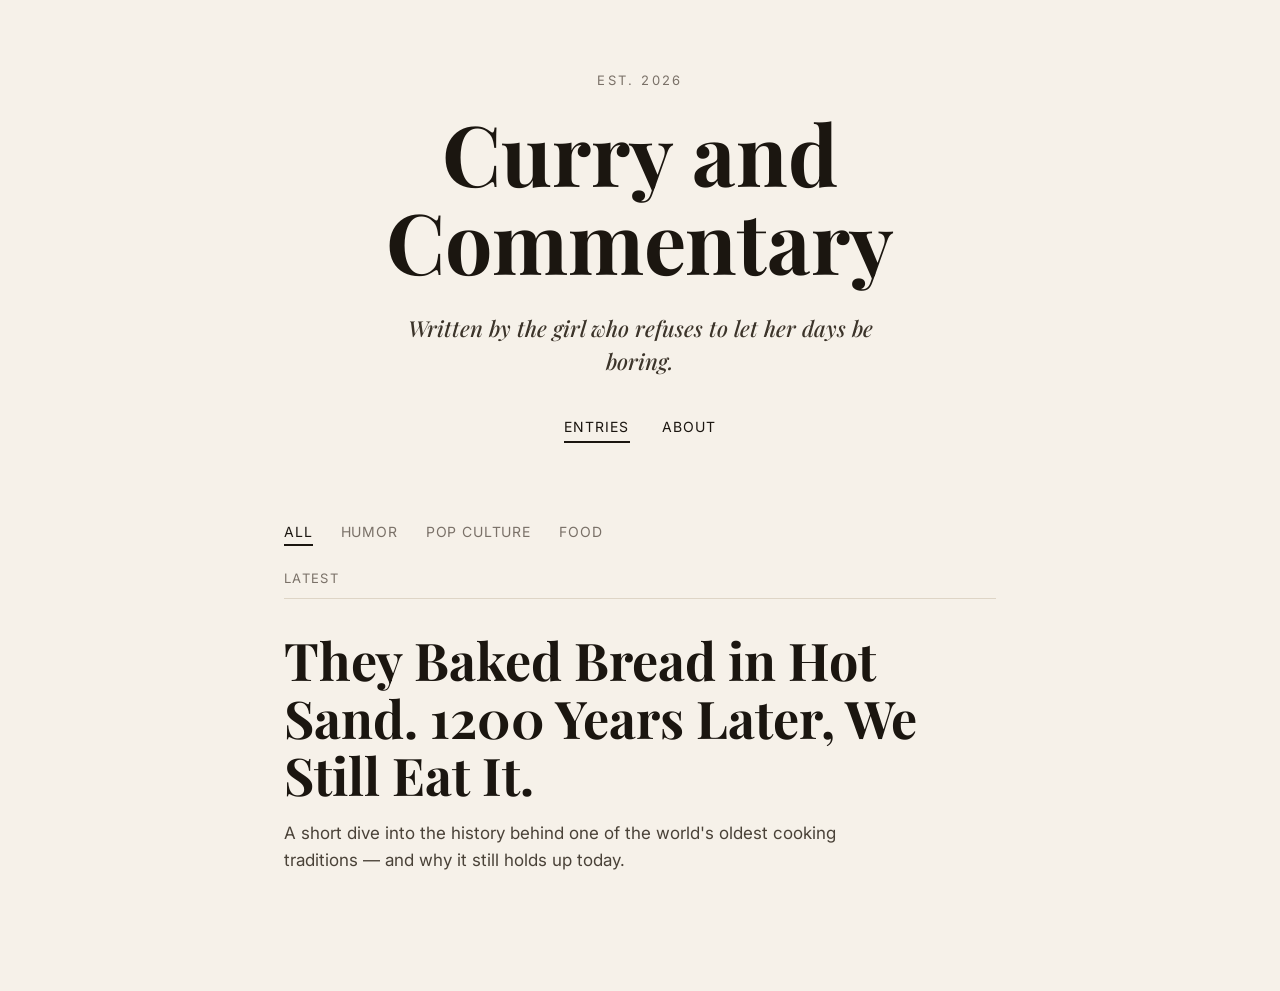
==== about.html @ 19a10968 "Update about.html Change it" ====
<!DOCTYPE html>
<html lang="en">
<head>
<meta charset="UTF-8">
<meta name="viewport" content="width=device-width, initial-scale=1.0">
<title>Curry and Commentary</title>
<style>
  @import url('https://fonts.googleapis.com/css2?family=Playfair+Display:ital,wght@0,500;0,700;1,500&family=Inter:wght@400;500;600&display=swap');
 
  :root {
    --bg: #f6f1e9;
    --ink: #1b1610;
    --muted: #7a7168;
    --rule: #ded5c6;
  }
 
  * { box-sizing: border-box; }
 
  body {
    margin: 0;
    background: var(--bg);
    color: var(--ink);
    font-family: 'Inter', sans-serif;
  }
 
  header {
    max-width: 760px;
    margin: 0 auto;
    padding: 72px 24px 40px;
    text-align: center;
  }
 
  .est {
    font-size: 13px;
    letter-spacing: 0.18em;
    color: var(--muted);
    margin-bottom: 20px;
  }
 
  h1 {
    font-family: 'Playfair Display', serif;
    font-weight: 700;
    font-size: clamp(48px, 9vw, 84px);
    margin: 0 0 28px;
    line-height: 1.05;
  }
 
  .tagline {
    font-family: 'Playfair Display', serif;
    font-style: italic;
    font-weight: 500;
    font-size: 22px;
    line-height: 1.5;
    color: #3c342a;
    max-width: 520px;
    margin: 0 auto 40px;
  }
 
  nav.top {
    display: flex;
    justify-content: center;
    gap: 32px;
    font-size: 14px;
    letter-spacing: 0.08em;
  }
 
  nav.top a {
    color: var(--ink);
    text-decoration: none;
    padding-bottom: 6px;
  }
 
  nav.top a.active {
    border-bottom: 2px solid var(--ink);
  }
 
  main {
    max-width: 760px;
    margin: 0 auto;
    padding: 0 24px 100px;
  }
 
  nav.categories {
    display: flex;
    gap: 28px;
    font-size: 14px;
    letter-spacing: 0.06em;
    color: var(--muted);
    padding: 40px 0 24px;
  }
 
  nav.categories a {
    color: inherit;
    text-decoration: none;
  }
 
  nav.categories a.active {
    color: var(--ink);
    border-bottom: 2px solid var(--ink);
    padding-bottom: 4px;
  }
 
  .latest-label {
    font-size: 13px;
    letter-spacing: 0.1em;
    color: var(--muted);
    margin-bottom: 12px;
  }
 
  hr {
    border: none;
    border-top: 1px solid var(--rule);
    margin: 0 0 32px;
  }
 
  article h2 {
    font-family: 'Playfair Display', serif;
    font-weight: 700;
    font-size: clamp(34px, 6vw, 52px);
    line-height: 1.1;
    margin: 0 0 16px;
  }
 
  article p {
    color: #4a4238;
    font-size: 17px;
    line-height: 1.6;
    max-width: 600px;
  }
</style>
</head>
<body>
 
<header>
  <div class="est">EST. 2026</div>
  <h1>Curry and Commentary</h1>
  <p class="tagline">Written by the girl who refuses to let her days be boring.</p>
  <nav class="top">
    <a href="index.html" class="active">ENTRIES</a>
    <a href="about.html">ABOUT</a>
  </nav>
</header>
 
<main>
  <nav class="categories">
    <a href="#" class="active">ALL</a>
    <a href="#">HUMOR</a>
    <a href="#">POP CULTURE</a>
    <a href="#">FOOD</a>
  </nav>
 
  <div class="latest-label">LATEST</div>
  <hr>
 
  <article>
    <h2>They Baked Bread in Hot Sand. 1200 Years Later, We Still Eat It.</h2>
    <p>A short dive into the history behind one of the world's oldest cooking traditions — and why it still holds up today.</p>
  </article>
</main>
 
</body>
</html>
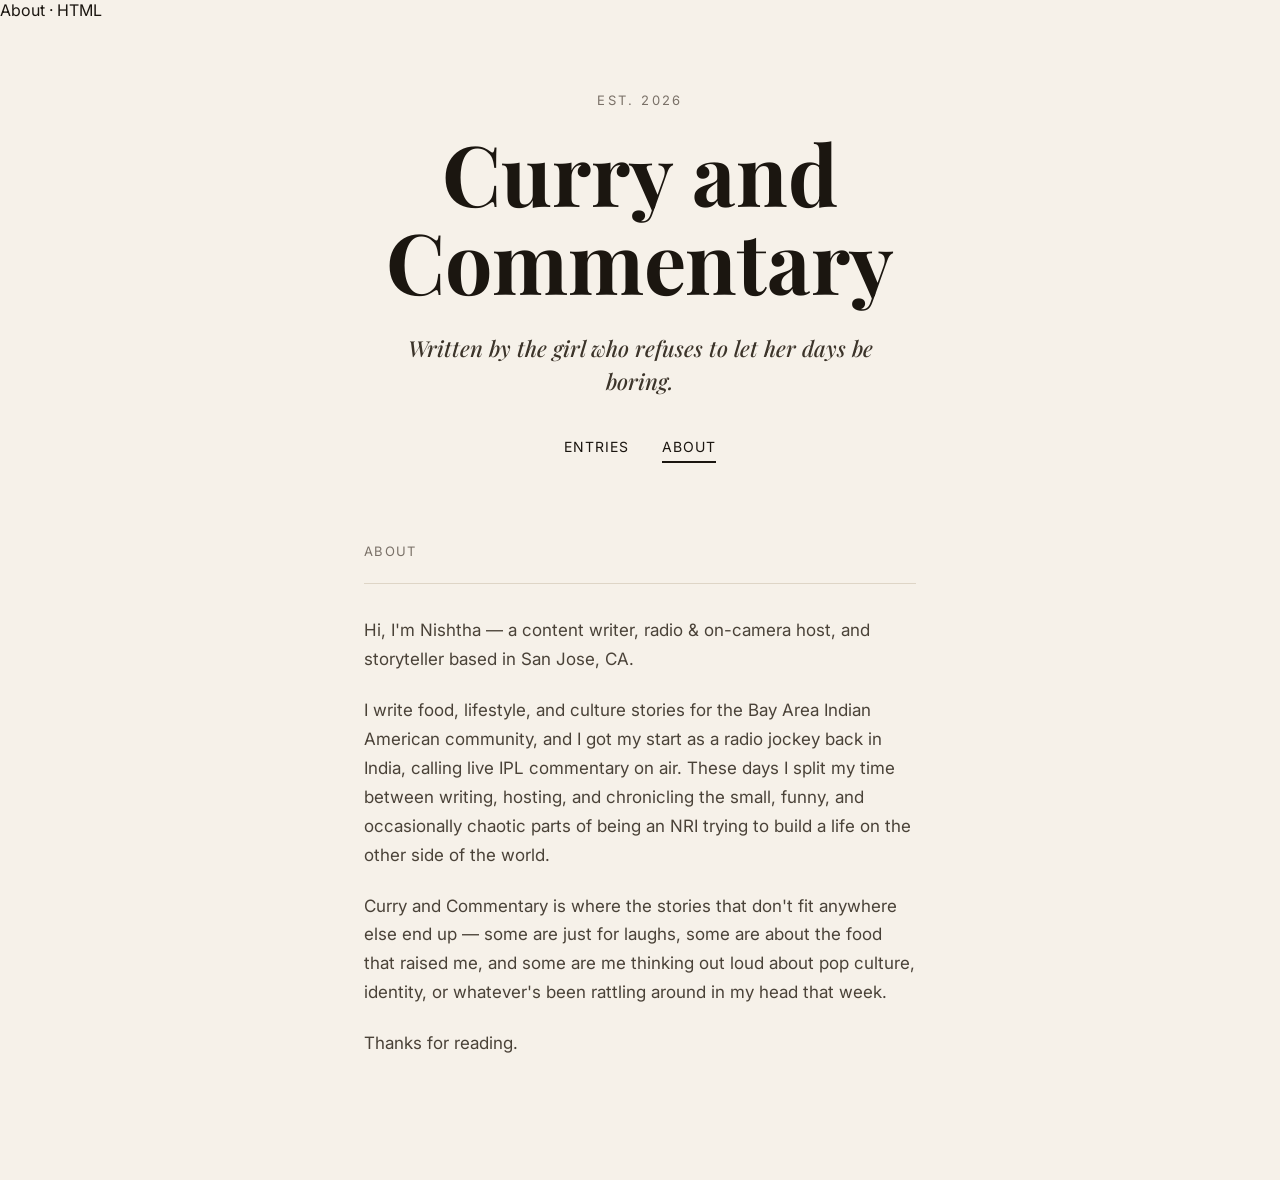
==== commit ce3211b8: "Update about.html Update the about section" ====
--- a/about.html
+++ b/about.html
@@ -1,132 +1,96 @@
+
+
+About · HTML
 <!DOCTYPE html>
 <html lang="en">
 <head>
 <meta charset="UTF-8">
 <meta name="viewport" content="width=device-width, initial-scale=1.0">
-<title>Curry and Commentary</title>
+<title>About · Curry and Commentary</title>
 <style>
-  @import url('https://fonts.googleapis.com/css2?family=Playfair+Display:ital,wght@0,500;0,700;1,500&family=Inter:wght@400;500;600&display=swap');
- 
-  :root {
-    --bg: #f6f1e9;
-    --ink: #1b1610;
-    --muted: #7a7168;
-    --rule: #ded5c6;
-  }
- 
-  * { box-sizing: border-box; }
- 
-  body {
-    margin: 0;
-    background: var(--bg);
-    color: var(--ink);
-    font-family: 'Inter', sans-serif;
-  }
- 
-  header {
-    max-width: 760px;
-    margin: 0 auto;
-    padding: 72px 24px 40px;
-    text-align: center;
-  }
- 
-  .est {
-    font-size: 13px;
-    letter-spacing: 0.18em;
-    color: var(--muted);
-    margin-bottom: 20px;
-  }
- 
-  h1 {
-    font-family: 'Playfair Display', serif;
-    font-weight: 700;
-    font-size: clamp(48px, 9vw, 84px);
-    margin: 0 0 28px;
-    line-height: 1.05;
-  }
- 
-  .tagline {
-    font-family: 'Playfair Display', serif;
-    font-style: italic;
-    font-weight: 500;
-    font-size: 22px;
-    line-height: 1.5;
-    color: #3c342a;
-    max-width: 520px;
-    margin: 0 auto 40px;
-  }
- 
-  nav.top {
-    display: flex;
-    justify-content: center;
-    gap: 32px;
-    font-size: 14px;
-    letter-spacing: 0.08em;
-  }
- 
-  nav.top a {
-    color: var(--ink);
-    text-decoration: none;
-    padding-bottom: 6px;
-  }
- 
-  nav.top a.active {
-    border-bottom: 2px solid var(--ink);
-  }
- 
-  main {
-    max-width: 760px;
-    margin: 0 auto;
-    padding: 0 24px 100px;
-  }
- 
-  nav.categories {
-    display: flex;
-    gap: 28px;
-    font-size: 14px;
-    letter-spacing: 0.06em;
-    color: var(--muted);
-    padding: 40px 0 24px;
-  }
- 
-  nav.categories a {
-    color: inherit;
-    text-decoration: none;
-  }
- 
-  nav.categories a.active {
-    color: var(--ink);
-    border-bottom: 2px solid var(--ink);
-    padding-bottom: 4px;
-  }
- 
-  .latest-label {
-    font-size: 13px;
-    letter-spacing: 0.1em;
-    color: var(--muted);
-    margin-bottom: 12px;
-  }
- 
-  hr {
-    border: none;
-    border-top: 1px solid var(--rule);
-    margin: 0 0 32px;
-  }
- 
-  article h2 {
-    font-family: 'Playfair Display', serif;
-    font-weight: 700;
-    font-size: clamp(34px, 6vw, 52px);
-    line-height: 1.1;
-    margin: 0 0 16px;
-  }
- 
-  article p {
-    color: #4a4238;
-    font-size: 17px;
-    line-height: 1.6;
-    max-width: 600px;
-  }
+@import url('https://fonts.googleapis.com/css2?family=Playfair+Display:ital,wght@0,500;0,700;1,500&family=Inter:wght@400;500;600&display=swap');
+:root {
+  --bg: #f6f1e9;
+  --ink: #1b1610;
+  --muted: #7a7168;
+  --rule: #ded5c6;
+}
+* { box-sizing: border-box; }
+body {
+  margin: 0;
+  background: var(--bg);
+  color: var(--ink);
+  font-family: 'Inter', sans-serif;
+}
+header {
+  max-width: 760px;
+  margin: 0 auto;
+  padding: 72px 24px 40px;
+  text-align: center;
+}
+.est {
+  font-size: 13px;
+  letter-spacing: 0.18em;
+  color: var(--muted);
+  margin-bottom: 20px;
+}
+h1 {
+  font-family: 'Playfair Display', serif;
+  font-weight: 700;
+  font-size: clamp(48px, 9vw, 84px);
+  margin: 0 0 28px;
+  line-height: 1.05;
+}
+.tagline {
+  font-family: 'Playfair Display', serif;
+  font-style: italic;
+  font-weight: 500;
+  font-size: 22px;
+  line-height: 1.5;
+  color: #3c342a;
+  max-width: 520px;
+  margin: 0 auto 40px;
+}
+nav.top {
+  display: flex;
+  justify-content: center;
+  gap: 32px;
+  font-size: 14px;
+  letter-spacing: 0.08em;
+}
+nav.top a {
+  color: var(--ink);
+  text-decoration: none;
+  padding-bottom: 6px;
+}
+nav.top a.active {
+  border-bottom: 2px solid var(--ink);
+}
+main {
+  max-width: 600px;
+  margin: 0 auto;
+  padding: 40px 24px 100px;
+}
+.about-label {
+  font-size: 13px;
+  letter-spacing: 0.1em;
+  color: var(--muted);
+  margin-bottom: 24px;
+}
+hr {
+  border: none;
+  border-top: 1px solid var(--rule);
+  margin: 0 0 32px;
+}
+main p {
+  color: #4a4238;
+  font-size: 17px;
+  line-height: 1.7;
+  margin: 0 0 22px;
+}
+main a {
+  color: var(--ink);
+}
 </style>
 </head>
 <body>
@@ -136,26 +100,22 @@
   <h1>Curry and Commentary</h1>
   <p class="tagline">Written by the girl who refuses to let her days be boring.</p>
   <nav class="top">
-    <a href="index.html" class="active">ENTRIES</a>
-    <a href="about.html">ABOUT</a>
+    <a href="index.html">ENTRIES</a>
+    <a href="about.html" class="active">ABOUT</a>
   </nav>
 </header>
  
 <main>
-  <nav class="categories">
-    <a href="#" class="active">ALL</a>
-    <a href="#">HUMOR</a>
-    <a href="#">POP CULTURE</a>
-    <a href="#">FOOD</a>
-  </nav>
- 
-  <div class="latest-label">LATEST</div>
+  <div class="about-label">ABOUT</div>
   <hr>
  
-  <article>
-    <h2>They Baked Bread in Hot Sand. 1200 Years Later, We Still Eat It.</h2>
-    <p>A short dive into the history behind one of the world's oldest cooking traditions — and why it still holds up today.</p>
-  </article>
+  <p>Hi, I'm Nishtha — a content writer, radio & on-camera host, and storyteller based in San Jose, CA.</p>
+ 
+  <p>I write food, lifestyle, and culture stories for the Bay Area Indian American community, and I got my start as a radio jockey back in India, calling live IPL commentary on air. These days I split my time between writing, hosting, and chronicling the small, funny, and occasionally chaotic parts of being an NRI trying to build a life on the other side of the world.</p>
+ 
+  <p>Curry and Commentary is where the stories that don't fit anywhere else end up — some are just for laughs, some are about the food that raised me, and some are me thinking out loud about pop culture, identity, or whatever's been rattling around in my head that week.</p>
+ 
+  <p>Thanks for reading.</p>
 </main>
  
 </body>
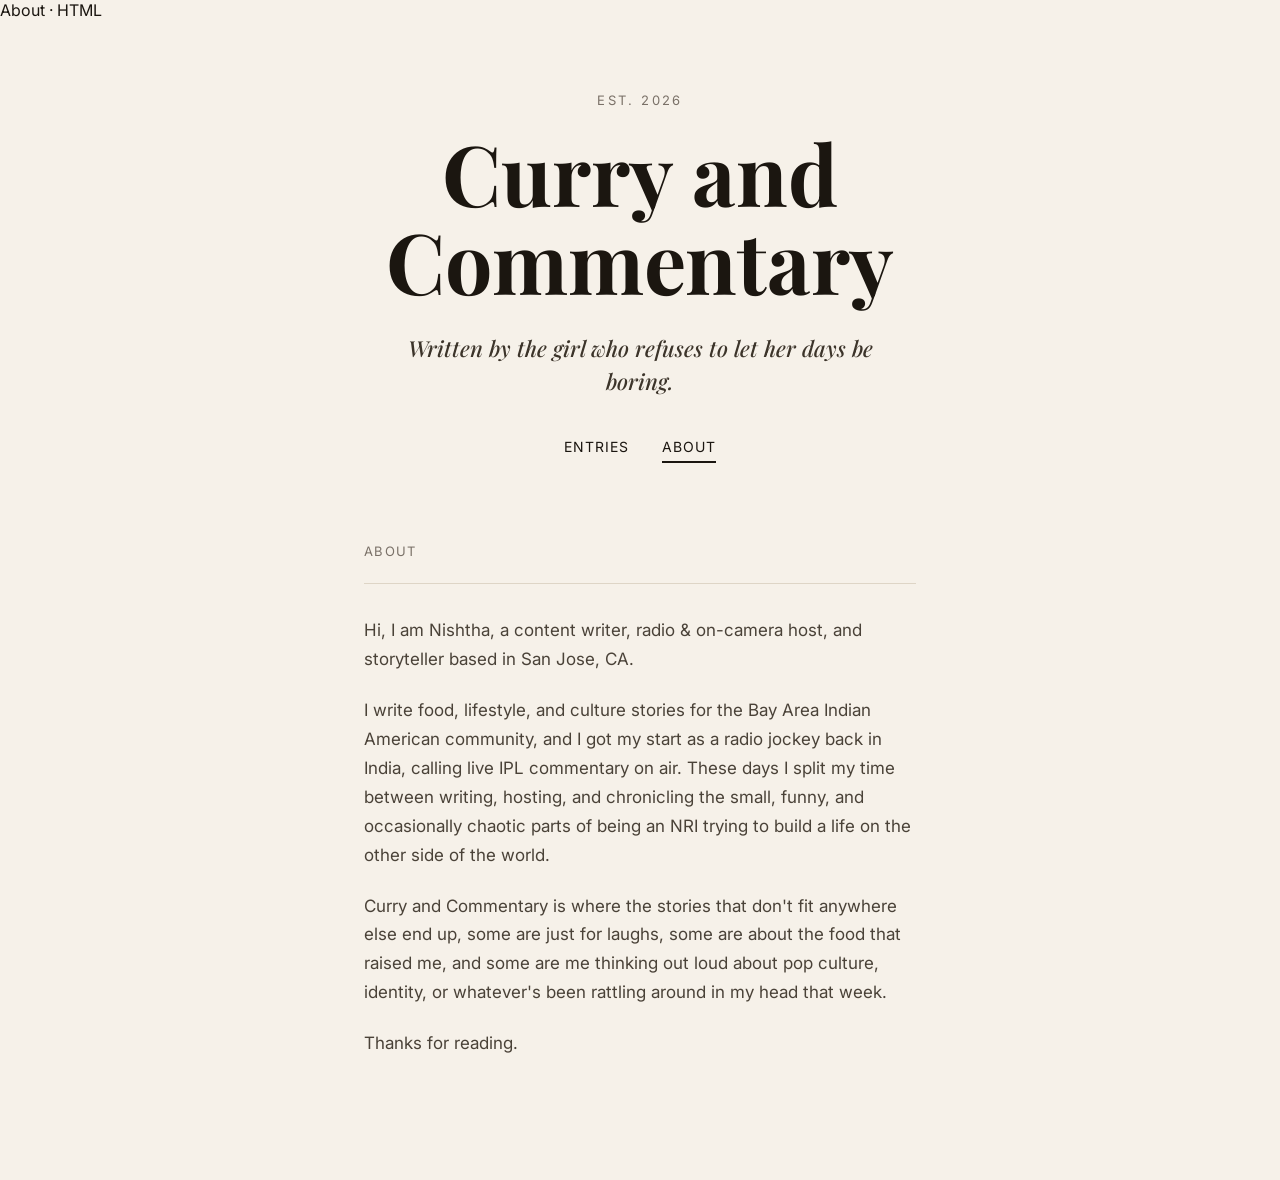
==== commit 6ac757fd: "Update about.html Update it" ====
--- a/about.html
+++ b/about.html
@@ -109,11 +109,11 @@
   <div class="about-label">ABOUT</div>
   <hr>
  
-  <p>Hi, I'm Nishtha — a content writer, radio & on-camera host, and storyteller based in San Jose, CA.</p>
+  <p>Hi, I am Nishtha, a content writer, radio & on-camera host, and storyteller based in San Jose, CA.</p>
  
   <p>I write food, lifestyle, and culture stories for the Bay Area Indian American community, and I got my start as a radio jockey back in India, calling live IPL commentary on air. These days I split my time between writing, hosting, and chronicling the small, funny, and occasionally chaotic parts of being an NRI trying to build a life on the other side of the world.</p>
  
-  <p>Curry and Commentary is where the stories that don't fit anywhere else end up — some are just for laughs, some are about the food that raised me, and some are me thinking out loud about pop culture, identity, or whatever's been rattling around in my head that week.</p>
+  <p>Curry and Commentary is where the stories that don't fit anywhere else end up, some are just for laughs, some are about the food that raised me, and some are me thinking out loud about pop culture, identity, or whatever's been rattling around in my head that week.</p>
  
   <p>Thanks for reading.</p>
 </main>
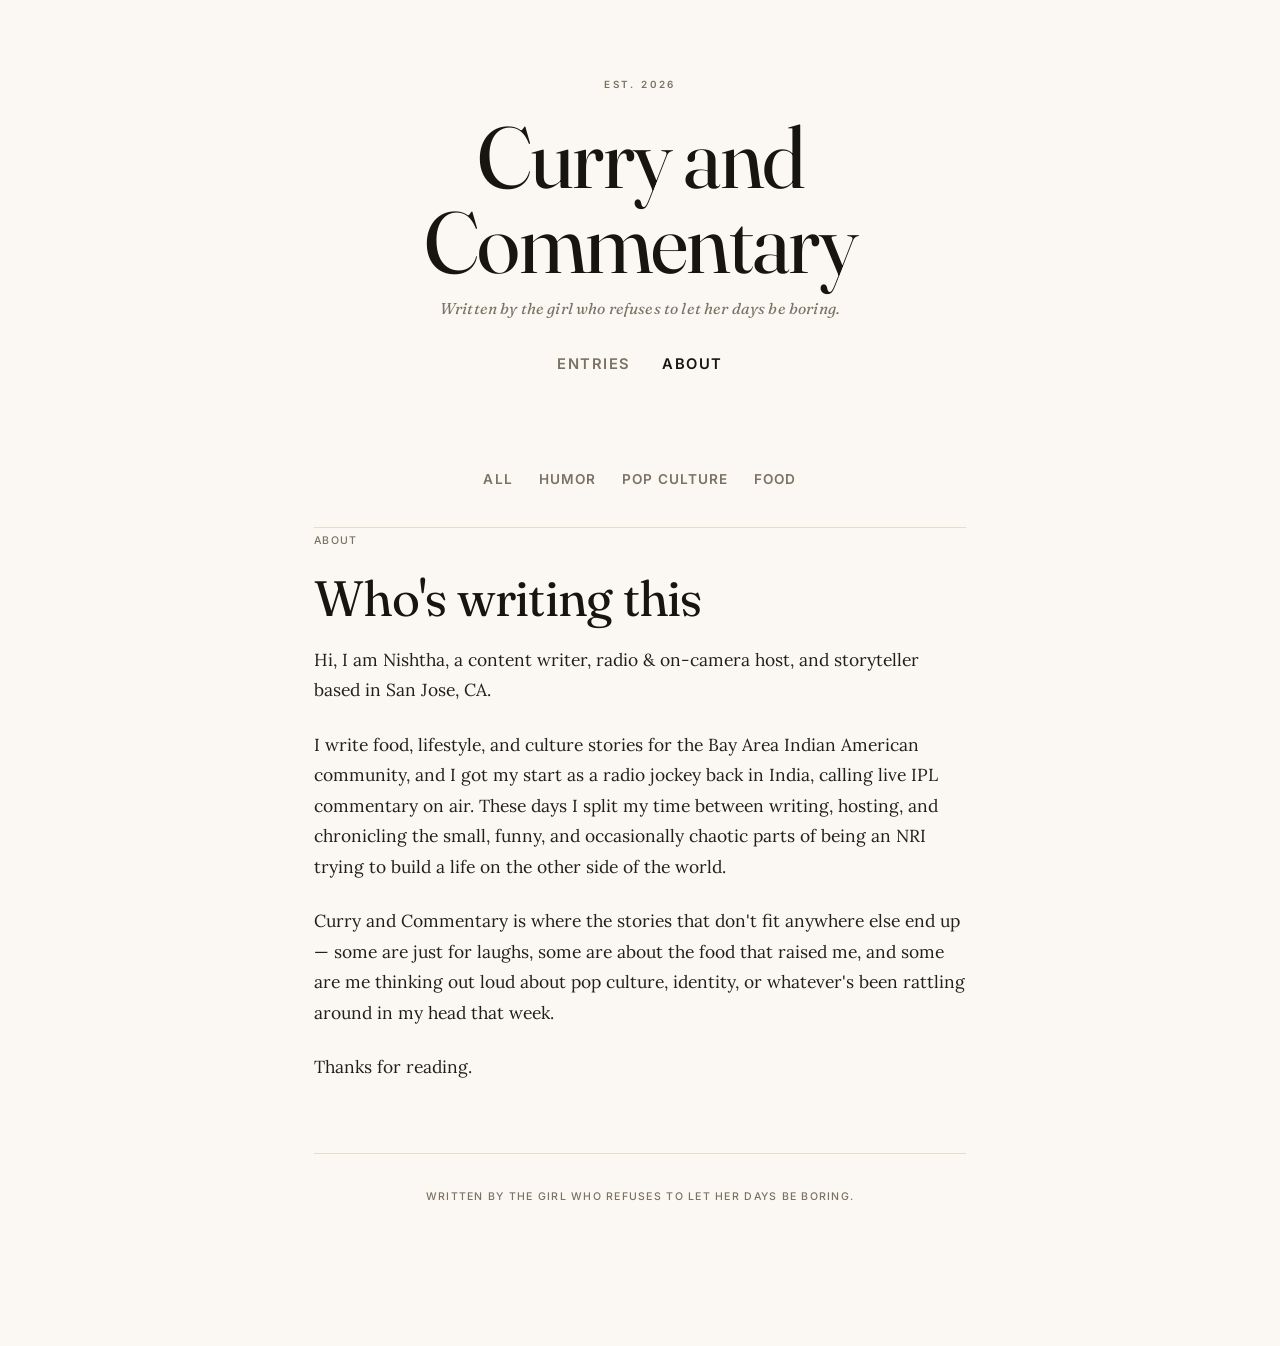
==== commit 31e17360: "Update about.html" ====
--- a/about.html
+++ b/about.html
@@ -1,124 +1,43 @@
-
-
-About · HTML
 <!DOCTYPE html>
 <html lang="en">
 <head>
 <meta charset="UTF-8">
 <meta name="viewport" content="width=device-width, initial-scale=1.0">
-<title>About · Curry and Commentary</title>
-<style>
-@import url('https://fonts.googleapis.com/css2?family=Playfair+Display:ital,wght@0,500;0,700;1,500&family=Inter:wght@400;500;600&display=swap');
-:root {
-  --bg: #f6f1e9;
-  --ink: #1b1610;
-  --muted: #7a7168;
-  --rule: #ded5c6;
-}
-* { box-sizing: border-box; }
-body {
-  margin: 0;
-  background: var(--bg);
-  color: var(--ink);
-  font-family: 'Inter', sans-serif;
-}
-header {
-  max-width: 760px;
-  margin: 0 auto;
-  padding: 72px 24px 40px;
-  text-align: center;
-}
-.est {
-  font-size: 13px;
-  letter-spacing: 0.18em;
-  color: var(--muted);
-  margin-bottom: 20px;
-}
-h1 {
-  font-family: 'Playfair Display', serif;
-  font-weight: 700;
-  font-size: clamp(48px, 9vw, 84px);
-  margin: 0 0 28px;
-  line-height: 1.05;
-}
-.tagline {
-  font-family: 'Playfair Display', serif;
-  font-style: italic;
-  font-weight: 500;
-  font-size: 22px;
-  line-height: 1.5;
-  color: #3c342a;
-  max-width: 520px;
-  margin: 0 auto 40px;
-}
-nav.top {
-  display: flex;
-  justify-content: center;
-  gap: 32px;
-  font-size: 14px;
-  letter-spacing: 0.08em;
-}
-nav.top a {
-  color: var(--ink);
-  text-decoration: none;
-  padding-bottom: 6px;
-}
-nav.top a.active {
-  border-bottom: 2px solid var(--ink);
-}
-main {
-  max-width: 600px;
-  margin: 0 auto;
-  padding: 40px 24px 100px;
-}
-.about-label {
-  font-size: 13px;
-  letter-spacing: 0.1em;
-  color: var(--muted);
-  margin-bottom: 24px;
-}
-hr {
-  border: none;
-  border-top: 1px solid var(--rule);
-  margin: 0 0 32px;
-}
-main p {
-  color: #4a4238;
-  font-size: 17px;
-  line-height: 1.7;
-  margin: 0 0 22px;
-}
-main a {
-  color: var(--ink);
-}
-</style>
+<title>About — Curry and Commentary</title>
+<link rel="stylesheet" href="style.css">
 </head>
 <body>
- 
-<header>
-  <div class="est">EST. 2026</div>
-  <h1>Curry and Commentary</h1>
-  <p class="tagline">Written by the girl who refuses to let her days be boring.</p>
-  <nav class="top">
-    <a href="index.html">ENTRIES</a>
-    <a href="about.html" class="active">ABOUT</a>
+<div class="sky">
+
+  <header class="site-head">
+    <span class="mark">est. 2026</span>
+    <h1>Curry and Commentary</h1>
+    <p>Written by the girl who refuses to let her days be boring.</p>
+    <nav class="site-nav">
+      <a href="index.html">Entries</a>
+      <a href="about.html" class="current">About</a>
+    </nav>
+  </header>
+
+  <nav class="genre-nav">
+      <a class="genre-pill" href="index.html">All</a>
+      <a class="genre-pill" href="index.html#sec-humor">Humor</a>
+      <a class="genre-pill" href="index.html#sec-pop-culture">Pop Culture</a>
+      <a class="genre-pill" href="index.html#sec-food">Food</a>
   </nav>
-</header>
- 
-<main>
-  <div class="about-label">ABOUT</div>
-  <hr>
- 
-  <p>Hi, I am Nishtha, a content writer, radio & on-camera host, and storyteller based in San Jose, CA.</p>
- 
-  <p>I write food, lifestyle, and culture stories for the Bay Area Indian American community, and I got my start as a radio jockey back in India, calling live IPL commentary on air. These days I split my time between writing, hosting, and chronicling the small, funny, and occasionally chaotic parts of being an NRI trying to build a life on the other side of the world.</p>
- 
-  <p>Curry and Commentary is where the stories that don't fit anywhere else end up, some are just for laughs, some are about the food that raised me, and some are me thinking out loud about pop culture, identity, or whatever's been rattling around in my head that week.</p>
- 
-  <p>Thanks for reading.</p>
-</main>
- 
+
+  <main class="page">
+    <div class="entry-meta">About</div>
+    <div class="entry">
+      <h1 class="post-title">Who's writing this</h1>
+      <p>Hi, I am Nishtha, a content writer, radio &amp; on-camera host, and storyteller based in San Jose, CA.</p>
+      <p>I write food, lifestyle, and culture stories for the Bay Area Indian American community, and I got my start as a radio jockey back in India, calling live IPL commentary on air. These days I split my time between writing, hosting, and chronicling the small, funny, and occasionally chaotic parts of being an NRI trying to build a life on the other side of the world.</p>
+      <p>Curry and Commentary is where the stories that don't fit anywhere else end up — some are just for laughs, some are about the food that raised me, and some are me thinking out loud about pop culture, identity, or whatever's been rattling around in my head that week.</p>
+      <p>Thanks for reading.</p>
+    </div>
+  </main>
+
+  <footer class="site-foot">Written by the girl who refuses to let her days be boring.</footer>
+</div>
 </body>
 </html>
-
- 
--- a/style.css
+++ b/style.css
@@ -0,0 +1,391 @@
+@import url('https://fonts.googleapis.com/css2?family=Fraunces:ital,opsz,wght@0,9..144,300;0,9..144,400;0,9..144,500;0,9..144,600;1,9..144,400;1,9..144,500&family=Lora:ital,wght@0,400;0,500;1,400;1,500&family=Inter:wght@400;500;600;700&display=swap');
+
+:root {
+  --paper: #FBF8F3;
+  --paper-alt: #F3EEE3;
+  --ink: #17150F;
+  --text: #221F18;
+  --text-soft: #7A7264;
+  --accent: #9C4630;
+  --accent-soft: #C98066;
+  --line: #E4DDCC;
+  --line-strong: #17150F;
+
+  --display: 'Fraunces', serif;
+  --body: 'Lora', serif;
+  --mono: 'Inter', sans-serif;
+}
+
+* { box-sizing: border-box; }
+html { scroll-behavior: smooth; }
+@media (prefers-reduced-motion: reduce) {
+  html { scroll-behavior: auto; }
+  * { animation-duration: 0.01ms !important; animation-iteration-count: 1 !important; transition-duration: 0.01ms !important; }
+}
+
+body {
+  margin: 0;
+  background: var(--paper);
+  color: var(--text);
+  font-family: var(--body);
+  line-height: 1.75;
+  -webkit-font-smoothing: antialiased;
+  font-size: 17px;
+}
+
+a {
+  color: var(--ink);
+  text-decoration: none;
+  background-image: linear-gradient(currentColor, currentColor);
+  background-size: 0% 1px;
+  background-repeat: no-repeat;
+  background-position: 0 100%;
+  transition: background-size 0.3s ease, color 0.3s ease;
+}
+a:hover, a:focus-visible { background-size: 100% 1px; color: var(--accent); }
+a:focus-visible, button:focus-visible { outline: 1px solid var(--accent); outline-offset: 4px; }
+
+.sky { max-width: 700px; margin: 0 auto; padding: 0 24px 140px; }
+body.home .sky { max-width: 1160px; }
+
+/* ---- Masthead ---- */
+.site-head {
+  color: var(--text);
+  text-align: center;
+  padding: 68px 0 34px;
+  margin-bottom: 56px;
+}
+.site-head .mark {
+  display: inline-block;
+  font-family: var(--mono);
+  font-weight: 600;
+  font-size: 0.62rem;
+  letter-spacing: 0.24em;
+  text-transform: uppercase;
+  color: var(--text-soft);
+  margin-bottom: 22px;
+}
+.site-head h1 {
+  font-family: var(--display);
+  font-optical-sizing: auto;
+  font-weight: 400;
+  font-size: clamp(3rem, 9vw, 5.4rem);
+  margin: 0 0 10px;
+  color: var(--ink);
+  letter-spacing: -0.02em;
+  line-height: 0.98;
+}
+.site-head p {
+  margin: 0 0 30px;
+  font-size: 0.98rem;
+  color: var(--text-soft);
+  font-style: italic;
+  font-family: var(--display);
+  letter-spacing: 0.01em;
+}
+.site-nav {
+  display: flex;
+  gap: 32px;
+  justify-content: center;
+  font-family: var(--mono);
+  font-weight: 600;
+  font-size: 0.92rem;
+  letter-spacing: 0.1em;
+  text-transform: uppercase;
+}
+.site-nav a { color: var(--text-soft); background-image: none; }
+.site-nav a.current { color: var(--ink); }
+.site-nav a:hover { color: var(--accent); }
+
+/* ---- Genre nav — quiet, no fills ---- */
+.genre-nav {
+  display: flex;
+  gap: 26px;
+  justify-content: center;
+  flex-wrap: wrap;
+  overflow-x: auto;
+  padding: 0 2px 60px;
+  -webkit-overflow-scrolling: touch;
+  scrollbar-width: none;
+  border-bottom: 1px solid var(--line);
+  margin-bottom: 4px;
+  padding-bottom: 28px;
+}
+.genre-nav::-webkit-scrollbar { display: none; }
+.genre-pill {
+  flex: 0 0 auto;
+  font-family: var(--mono);
+  font-weight: 600;
+  font-size: 0.85rem;
+  text-transform: uppercase;
+  letter-spacing: 0.08em;
+  padding: 0 0 5px;
+  border: none;
+  border-bottom: 2px solid transparent;
+  border-radius: 0;
+  background: transparent;
+  color: var(--text-soft);
+  white-space: nowrap;
+  cursor: pointer;
+  transition: color 0.25s ease, border-color 0.25s ease;
+}
+.genre-pill:hover { color: var(--accent); border-bottom-color: var(--accent-soft); }
+.genre-pill.active { color: var(--ink); border-bottom-color: var(--ink); }
+
+/* ---- Article page ---- */
+.page {
+  background: transparent;
+  border: none;
+  box-shadow: none;
+  padding: 0;
+  position: relative;
+  animation: rise 0.5s ease both;
+}
+@keyframes rise { from { opacity: 0; transform: translateY(6px); } to { opacity: 1; transform: translateY(0); } }
+
+.stamp {
+  position: absolute;
+  top: 2px;
+  right: 0;
+  width: auto;
+  height: auto;
+  border: none;
+  background: transparent;
+  text-align: right;
+}
+.stamp-inner { font-family: var(--mono); font-weight: 500; font-size: 0.62rem; line-height: 1.4; text-align: right; color: var(--text-soft); letter-spacing: 0.06em; text-transform: uppercase; }
+.stamp-inner b { display: block; font-size: 0.9rem; font-family: var(--display); font-style: italic; color: var(--ink); }
+@media (max-width: 600px) { .stamp { position: static; margin: 0 0 22px; text-align: left; } .stamp-inner, .stamp-inner b { text-align: left; } }
+
+.entry-meta {
+  font-family: var(--mono);
+  font-size: 0.66rem;
+  font-weight: 500;
+  text-transform: uppercase;
+  letter-spacing: 0.12em;
+  color: var(--text-soft);
+  margin-bottom: 22px;
+  padding-right: 90px;
+}
+.entry-meta a { color: var(--text-soft); font-weight: 600; }
+.entry-meta a:hover { color: var(--accent); }
+
+.entry h2, .entry h1.post-title {
+  font-family: var(--display);
+  font-optical-sizing: auto;
+  font-weight: 400;
+  font-style: normal;
+  font-size: clamp(2.1rem, 5.4vw, 3.1rem);
+  line-height: 1.06;
+  letter-spacing: -0.015em;
+  margin: 0 0 20px;
+  max-width: 100%;
+  color: var(--ink);
+}
+.entry .dek {
+  color: var(--text-soft);
+  font-size: 1.14rem;
+  font-style: italic;
+  font-family: var(--display);
+  margin: 0 0 46px;
+  max-width: 92%;
+  border-left: none;
+  padding-left: 0;
+  line-height: 1.5;
+}
+.entry p { margin: 0 0 24px; font-size: 1.09rem; }
+/* Drop cap on the actual opening line of the article — not the italic dek above it */
+.entry .dek + p::first-letter,
+.entry > p:first-child:not(.dek)::first-letter {
+  font-family: var(--display);
+  font-weight: 400;
+  font-style: italic;
+  font-size: 4.2em;
+  float: left;
+  line-height: 0.78;
+  padding: 0.06em 0.1em 0 0;
+  color: var(--accent);
+}
+
+.entry h3.sub {
+  font-family: var(--display);
+  font-weight: 500;
+  font-style: italic;
+  font-size: 1.5rem;
+  margin: 54px 0 18px;
+  color: var(--ink);
+  padding-bottom: 0;
+  border-bottom: none;
+  position: static;
+}
+.entry h3.sub::before { content: none; }
+.entry ul.tactics, .entry ol.tactics { margin: 0 0 24px; padding-left: 26px; }
+.entry ul.tactics li, .entry ol.tactics li { margin-bottom: 12px; font-size: 1.06rem; }
+
+.exchange {
+  margin: 0 0 24px;
+  padding: 4px 0 4px 22px;
+  background: transparent;
+  border-left: 1px solid var(--line-strong);
+  border-radius: 0;
+}
+.exchange p { margin: 0 0 4px; font-size: 1.02rem; }
+.exchange p:last-child { margin-bottom: 0; }
+.exchange .who { font-family: var(--mono); font-weight: 600; font-size: 0.62rem; text-transform: uppercase; letter-spacing: 0.1em; color: var(--accent); }
+
+.entry blockquote.kill-shot {
+  font-family: var(--display);
+  font-style: italic;
+  font-weight: 400;
+  font-size: 1.6rem;
+  line-height: 1.35;
+  border-left: none;
+  padding: 6px 0;
+  margin: 44px 0;
+  color: var(--ink);
+  letter-spacing: -0.01em;
+}
+@media (min-width: 860px) {
+  .entry blockquote.kill-shot {
+    margin-left: -40px;
+    margin-right: -40px;
+    font-size: 1.85rem;
+  }
+}
+
+hr.rule { border: none; border-top: 1px solid var(--line); margin: 56px 0; }
+
+.back-link { display: inline-block; margin-bottom: 42px; font-family: var(--mono); font-weight: 500; font-size: 0.68rem; text-transform: uppercase; letter-spacing: 0.1em; color: var(--text-soft); }
+.back-link:hover { color: var(--accent); }
+
+.engagement { margin: 56px 0 12px; padding-top: 32px; border-top: 1px solid var(--line); }
+.engagement #like-btn {
+  font-family: var(--mono); font-weight: 500; font-size: 0.78rem;
+  background: transparent; border: 1px solid var(--ink); color: var(--ink);
+  padding: 9px 20px; border-radius: 100px; cursor: pointer;
+  transition: background 0.25s ease, color 0.25s ease, border-color 0.25s ease;
+}
+.engagement #like-btn:hover { background: var(--ink); border-color: var(--ink); color: var(--paper); }
+#disqus_thread { margin-top: 34px; }
+
+/* ---- Index list (fallback) ---- */
+.entry-list { margin-top: 8px; }
+.entry-row { display: grid; grid-template-columns: 108px 1fr; gap: 22px; padding: 26px 0; border-top: 1px solid var(--line); }
+.entry-row .date { font-family: var(--mono); font-weight: 500; font-size: 0.68rem; color: var(--text-soft); padding-top: 4px; text-transform: uppercase; }
+.entry-row h3 { font-family: var(--display); font-weight: 500; font-style: italic; font-size: 1.4rem; margin: 0 0 6px; color: var(--ink); }
+.entry-row p { margin: 0; color: var(--text-soft); font-size: 0.96rem; }
+.entry-row .genre-tag { display: inline-block; font-family: var(--mono); font-weight: 600; font-size: 0.6rem; text-transform: uppercase; letter-spacing: 0.08em; color: var(--accent); margin-top: 8px; }
+@media (max-width: 520px) { .entry-row { grid-template-columns: 1fr; gap: 8px; } }
+
+/* ---- Footer ---- */
+.site-foot {
+  text-align: center; color: var(--text-soft); font-family: var(--mono); font-weight: 500;
+  font-size: 0.66rem; text-transform: uppercase; letter-spacing: 0.12em;
+  margin-top: 70px; padding-top: 34px; border-top: 1px solid var(--line);
+}
+
+/* ================= MAGAZINE HOMEPAGE ================= */
+.page.mag { padding: 0; }
+
+.section-head {
+  display: flex; align-items: baseline; gap: 14px; justify-content: space-between;
+  margin: 84px 0 32px; padding-bottom: 16px; border-bottom: 1px solid var(--line-strong);
+}
+.section-head h2 {
+  font-family: var(--display); font-style: italic; font-weight: 500;
+  font-size: 1.9rem; letter-spacing: -0.01em;
+  color: var(--ink); margin: 0; position: static; padding-left: 0;
+}
+.section-head h2::before { content: none; }
+
+/* Editorial numbering on genre sections — purely visual, generated via CSS counters */
+.page.mag { counter-reset: section; }
+.genre-section { counter-increment: section; }
+.genre-section .section-head h2::before {
+  content: counter(section, decimal-leading-zero);
+  display: inline-block;
+  font-family: var(--mono);
+  font-style: normal;
+  font-weight: 600;
+  font-size: 0.85rem;
+  letter-spacing: 0.06em;
+  color: var(--accent);
+  margin-right: 12px;
+  vertical-align: middle;
+}
+
+.trending-strip { display: grid; grid-template-columns: repeat(3, 1fr); gap: 46px; margin: 0 0 8px; }
+.trending-card {
+  display: block; background: transparent; border: none; border-top: 1px solid var(--line-strong);
+  padding: 20px 0 0; color: inherit; background-image: none;
+  transition: opacity 0.25s ease;
+}
+.trending-card:hover { opacity: 0.7; }
+.trending-card .tag {
+  display: inline; font-family: var(--mono); font-weight: 600; font-size: 0.62rem;
+  text-transform: uppercase; letter-spacing: 0.1em; color: var(--accent);
+  background: transparent; padding: 0; border-radius: 0;
+}
+.trending-card h4 { font-family: var(--display); font-weight: 400; font-style: normal; font-size: 1.35rem; line-height: 1.24; margin: 14px 0 12px; color: var(--ink); letter-spacing: -0.01em; }
+.trending-card .card-date { font-family: var(--mono); font-weight: 500; font-size: 0.64rem; color: var(--text-soft); text-transform: uppercase; }
+@media (max-width: 700px) { .trending-strip { grid-template-columns: 1fr; gap: 32px; } }
+
+.card-grid { display: grid; grid-template-columns: repeat(3, 1fr); gap: 44px; }
+@media (max-width: 700px) { .card-grid { grid-template-columns: 1fr; gap: 32px; } }
+
+.card { border-top: 1px solid var(--line); padding-top: 20px; }
+.card .card-genre {
+  display: inline; font-family: var(--mono); font-weight: 600; font-size: 0.62rem;
+  text-transform: uppercase; letter-spacing: 0.1em; color: var(--accent);
+  background: transparent; padding: 0; border-radius: 0;
+}
+.card h3 { font-family: var(--display); font-weight: 400; font-style: normal; font-size: 1.3rem; line-height: 1.28; margin: 14px 0 12px; color: var(--ink); letter-spacing: -0.005em; }
+.card p { color: var(--text-soft); font-size: 0.94rem; margin: 0 0 12px; line-height: 1.6; }
+.card .card-date { font-family: var(--mono); font-weight: 500; font-size: 0.64rem; color: var(--text-soft); text-transform: uppercase; }
+
+/* subtle per-genre tint — text color only, never a fill, keeps the quiet palette */
+#sec-self-improvement .card-genre, #sec-self-improvement .trending-card .tag { color: #5C6B4F; }
+#sec-feminism .card-genre { color: #8E3B4E; }
+#sec-beauty .card-genre { color: #B06A82; }
+#sec-pop-culture .card-genre { color: #A67C2E; }
+#sec-fashion .card-genre { color: #6B4A6E; }
+#sec-food .card-genre { color: #A65C2E; }
+#sec-humor .card-genre { color: #C1583F; }
+#sec-health .card-genre { color: #3E7D6E; }
+#sec-career .card-genre { color: #3E5F82; }
+#sec-life .card-genre { color: #8C6B3F; }
+.trending-strip .trending-card:nth-child(1) .tag { color: #A65C2E; }
+.trending-strip .trending-card:nth-child(2) .tag,
+.trending-strip .trending-card:nth-child(3) .tag { color: #A67C2E; }
+
+/* first feature block on homepage — a true lead-story spread, not just a bigger card */
+#top > .entry-meta {
+  padding-right: 0;
+  font-size: 0.72rem;
+  padding-bottom: 20px;
+  margin-bottom: 28px;
+  border-bottom: 1px solid var(--line-strong);
+}
+#top .entry h2 { font-size: clamp(2.6rem, 6.4vw, 4.2rem); }
+
+@media (min-width: 860px) {
+  #top .entry {
+    display: grid;
+    grid-template-columns: 1.15fr 1fr;
+    column-gap: 64px;
+    row-gap: 12px;
+    align-items: start;
+  }
+  #top .entry > h2 { grid-column: 1; grid-row: 1; }
+  #top .entry > p.dek { grid-column: 1; grid-row: 2; margin-bottom: 0; }
+  #top .entry > p.dek + p {
+    grid-column: 2; grid-row: 1;
+    font-family: var(--body);
+    font-style: normal;
+    font-size: 1.05rem;
+    color: var(--text-soft);
+    margin: 0;
+  }
+  #top .entry > p.dek + p::first-letter { all: unset; }
+  #top .entry > p:last-child { grid-column: 2; grid-row: 2; align-self: start; }
+}
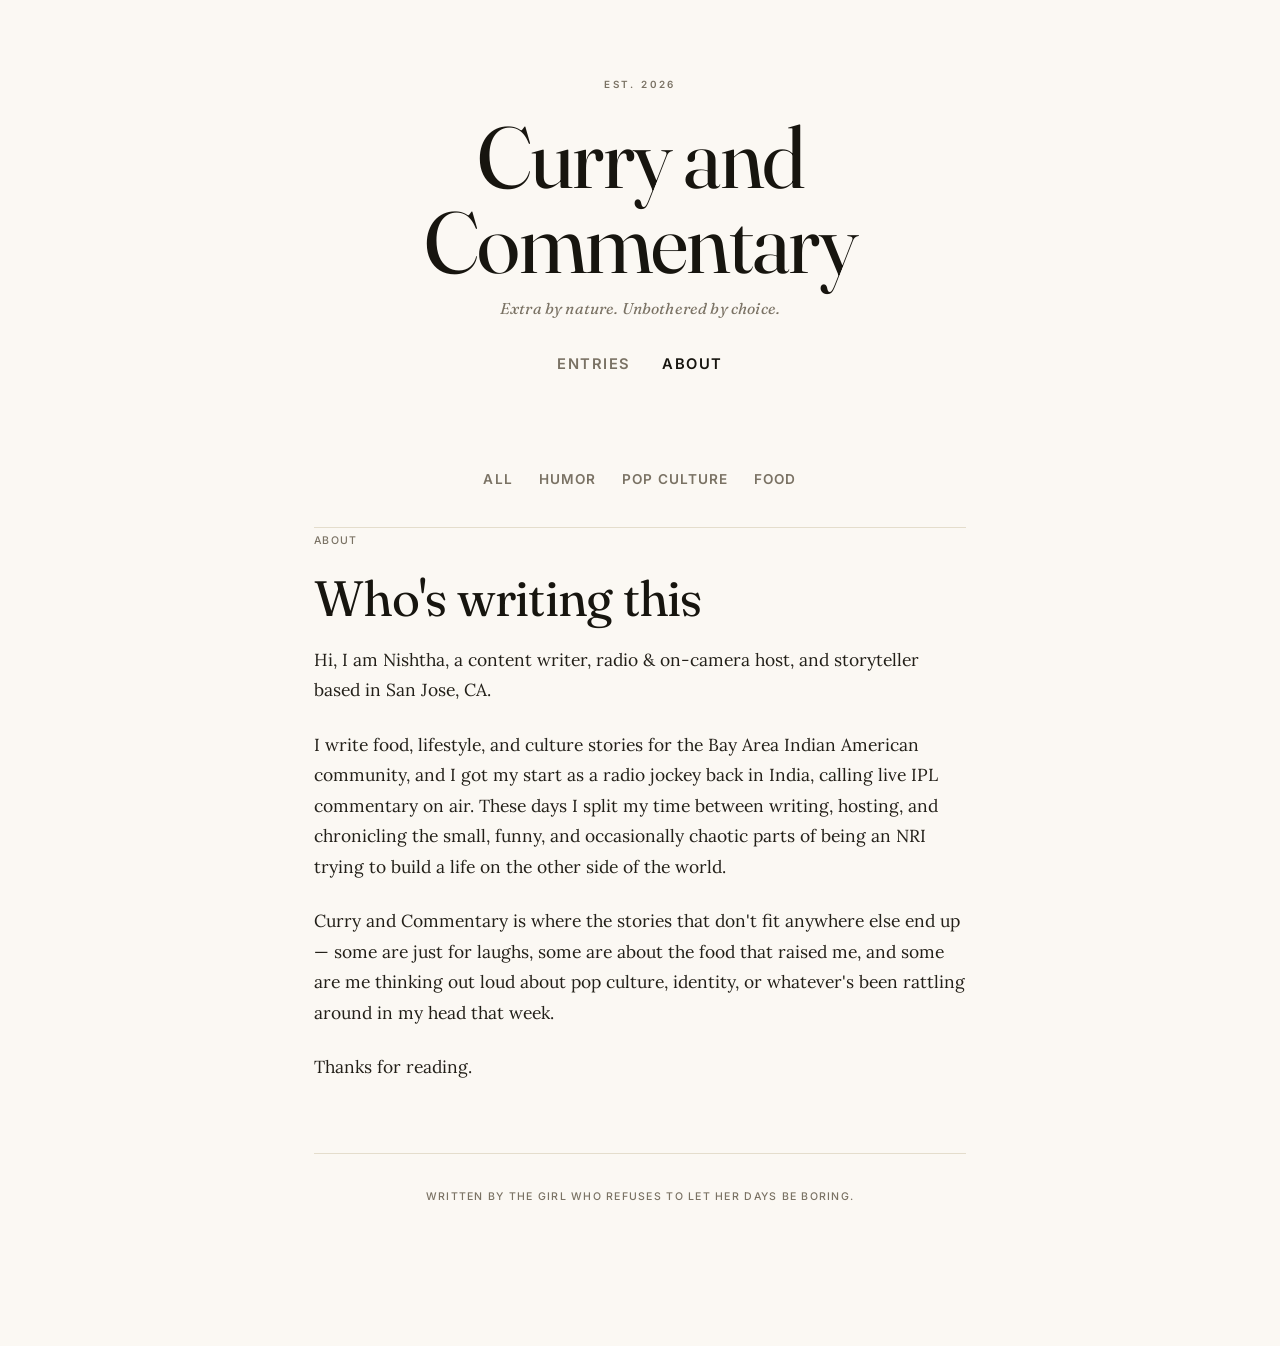
==== commit cf9828d3: "Update about.html" ====
--- a/about.html
+++ b/about.html
@@ -12,7 +12,7 @@
   <header class="site-head">
     <span class="mark">est. 2026</span>
     <h1>Curry and Commentary</h1>
-    <p>Written by the girl who refuses to let her days be boring.</p>
+    <p>Extra by nature. Unbothered by choice.</p>
     <nav class="site-nav">
       <a href="index.html">Entries</a>
       <a href="about.html" class="current">About</a>
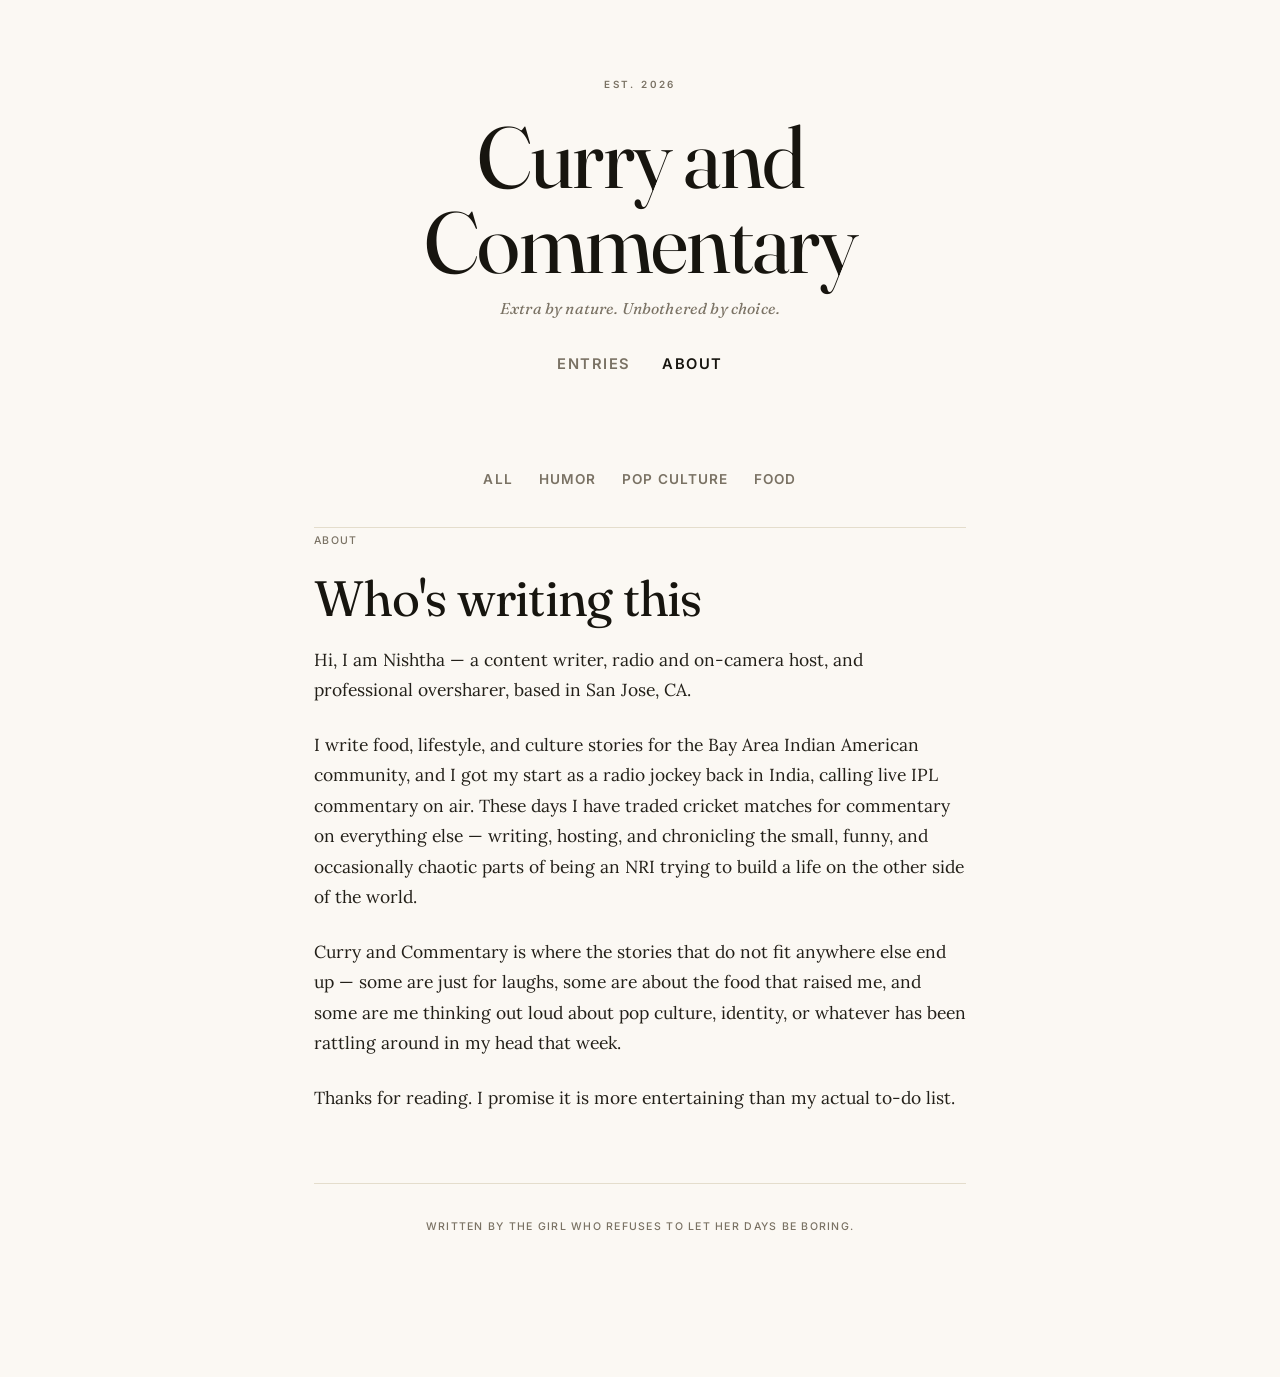
==== commit 6307f17f: "Update about.html" ====
--- a/about.html
+++ b/about.html
@@ -30,10 +30,10 @@
     <div class="entry-meta">About</div>
     <div class="entry">
       <h1 class="post-title">Who's writing this</h1>
-      <p>Hi, I am Nishtha, a content writer, radio &amp; on-camera host, and storyteller based in San Jose, CA.</p>
-      <p>I write food, lifestyle, and culture stories for the Bay Area Indian American community, and I got my start as a radio jockey back in India, calling live IPL commentary on air. These days I split my time between writing, hosting, and chronicling the small, funny, and occasionally chaotic parts of being an NRI trying to build a life on the other side of the world.</p>
-      <p>Curry and Commentary is where the stories that don't fit anywhere else end up — some are just for laughs, some are about the food that raised me, and some are me thinking out loud about pop culture, identity, or whatever's been rattling around in my head that week.</p>
-      <p>Thanks for reading.</p>
+      <p>Hi, I am Nishtha — a content writer, radio and on-camera host, and professional oversharer, based in San Jose, CA.</p>
+      <p>I write food, lifestyle, and culture stories for the Bay Area Indian American community, and I got my start as a radio jockey back in India, calling live IPL commentary on air. These days I have traded cricket matches for commentary on everything else — writing, hosting, and chronicling the small, funny, and occasionally chaotic parts of being an NRI trying to build a life on the other side of the world.</p>
+      <p>Curry and Commentary is where the stories that do not fit anywhere else end up — some are just for laughs, some are about the food that raised me, and some are me thinking out loud about pop culture, identity, or whatever has been rattling around in my head that week.</p>
+      <p>Thanks for reading. I promise it is more entertaining than my actual to-do list.</p>
     </div>
   </main>
 
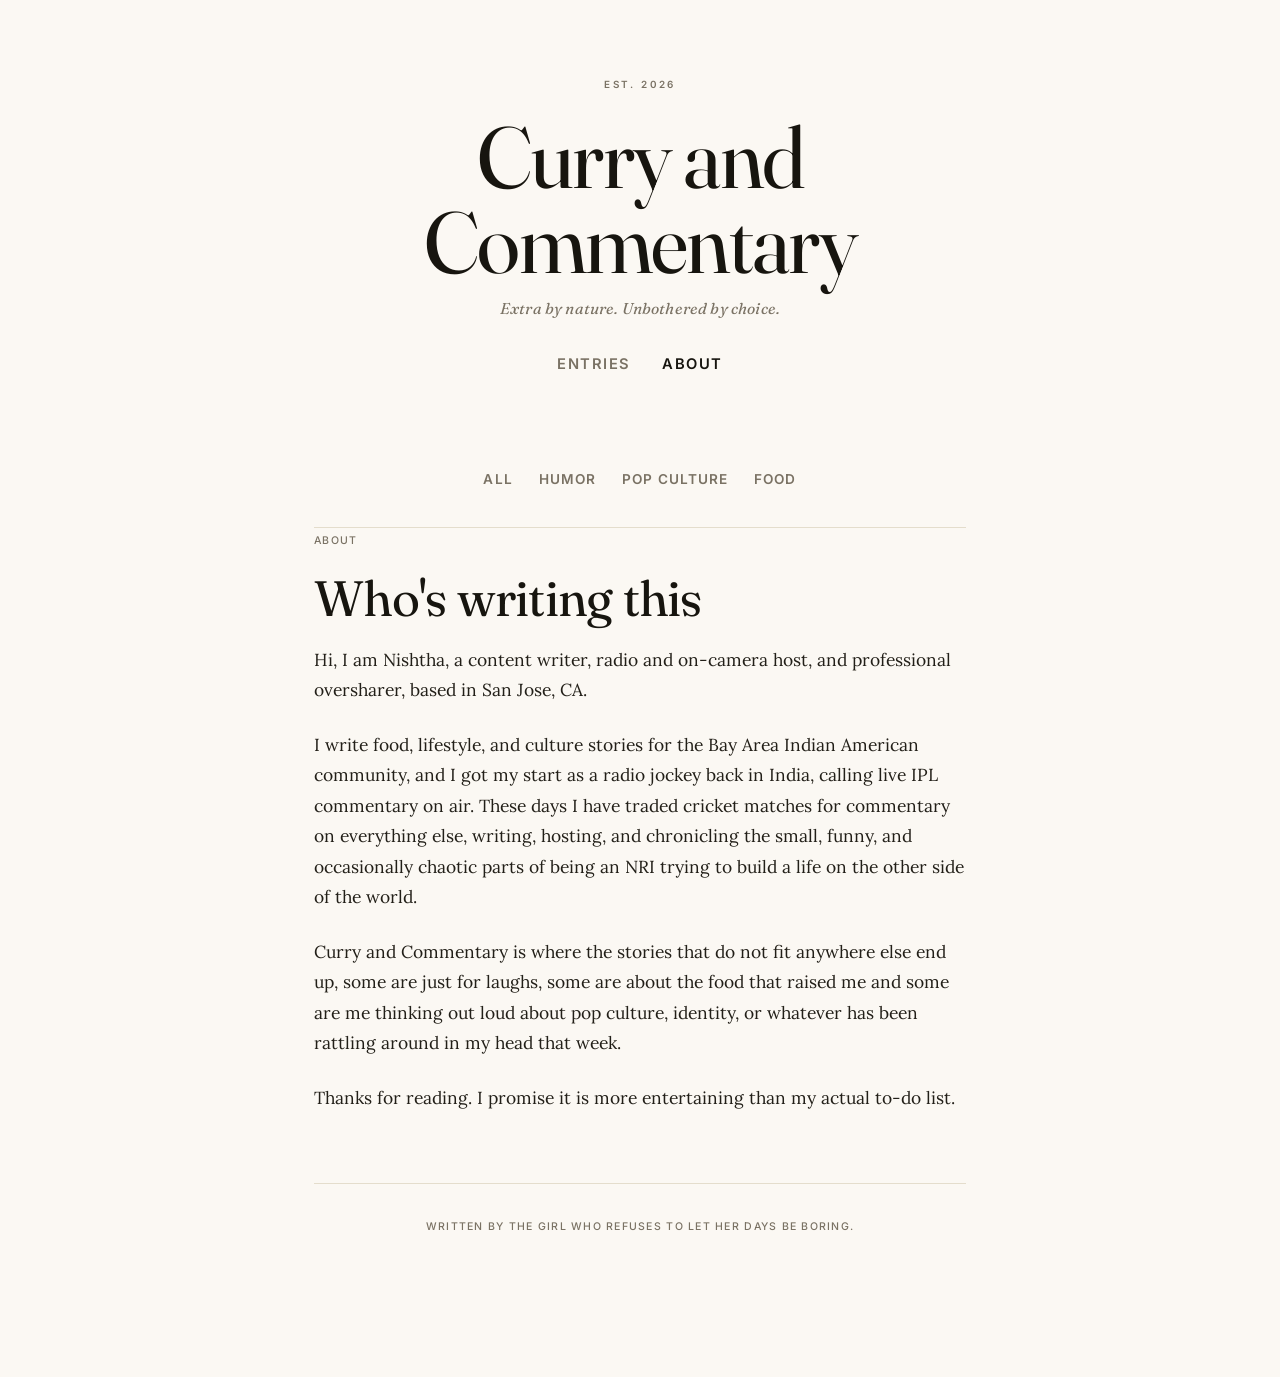
==== commit 3607f23c: "Update about.html Update" ====
--- a/about.html
+++ b/about.html
@@ -30,9 +30,9 @@
     <div class="entry-meta">About</div>
     <div class="entry">
       <h1 class="post-title">Who's writing this</h1>
-      <p>Hi, I am Nishtha — a content writer, radio and on-camera host, and professional oversharer, based in San Jose, CA.</p>
-      <p>I write food, lifestyle, and culture stories for the Bay Area Indian American community, and I got my start as a radio jockey back in India, calling live IPL commentary on air. These days I have traded cricket matches for commentary on everything else — writing, hosting, and chronicling the small, funny, and occasionally chaotic parts of being an NRI trying to build a life on the other side of the world.</p>
-      <p>Curry and Commentary is where the stories that do not fit anywhere else end up — some are just for laughs, some are about the food that raised me, and some are me thinking out loud about pop culture, identity, or whatever has been rattling around in my head that week.</p>
+      <p>Hi, I am Nishtha, a content writer, radio and on-camera host, and professional oversharer, based in San Jose, CA.</p>
+      <p>I write food, lifestyle, and culture stories for the Bay Area Indian American community, and I got my start as a radio jockey back in India, calling live IPL commentary on air. These days I have traded cricket matches for commentary on everything else, writing, hosting, and chronicling the small, funny, and occasionally chaotic parts of being an NRI trying to build a life on the other side of the world.</p>
+      <p>Curry and Commentary is where the stories that do not fit anywhere else end up, some are just for laughs, some are about the food that raised me and some are me thinking out loud about pop culture, identity, or whatever has been rattling around in my head that week.</p>
       <p>Thanks for reading. I promise it is more entertaining than my actual to-do list.</p>
     </div>
   </main>
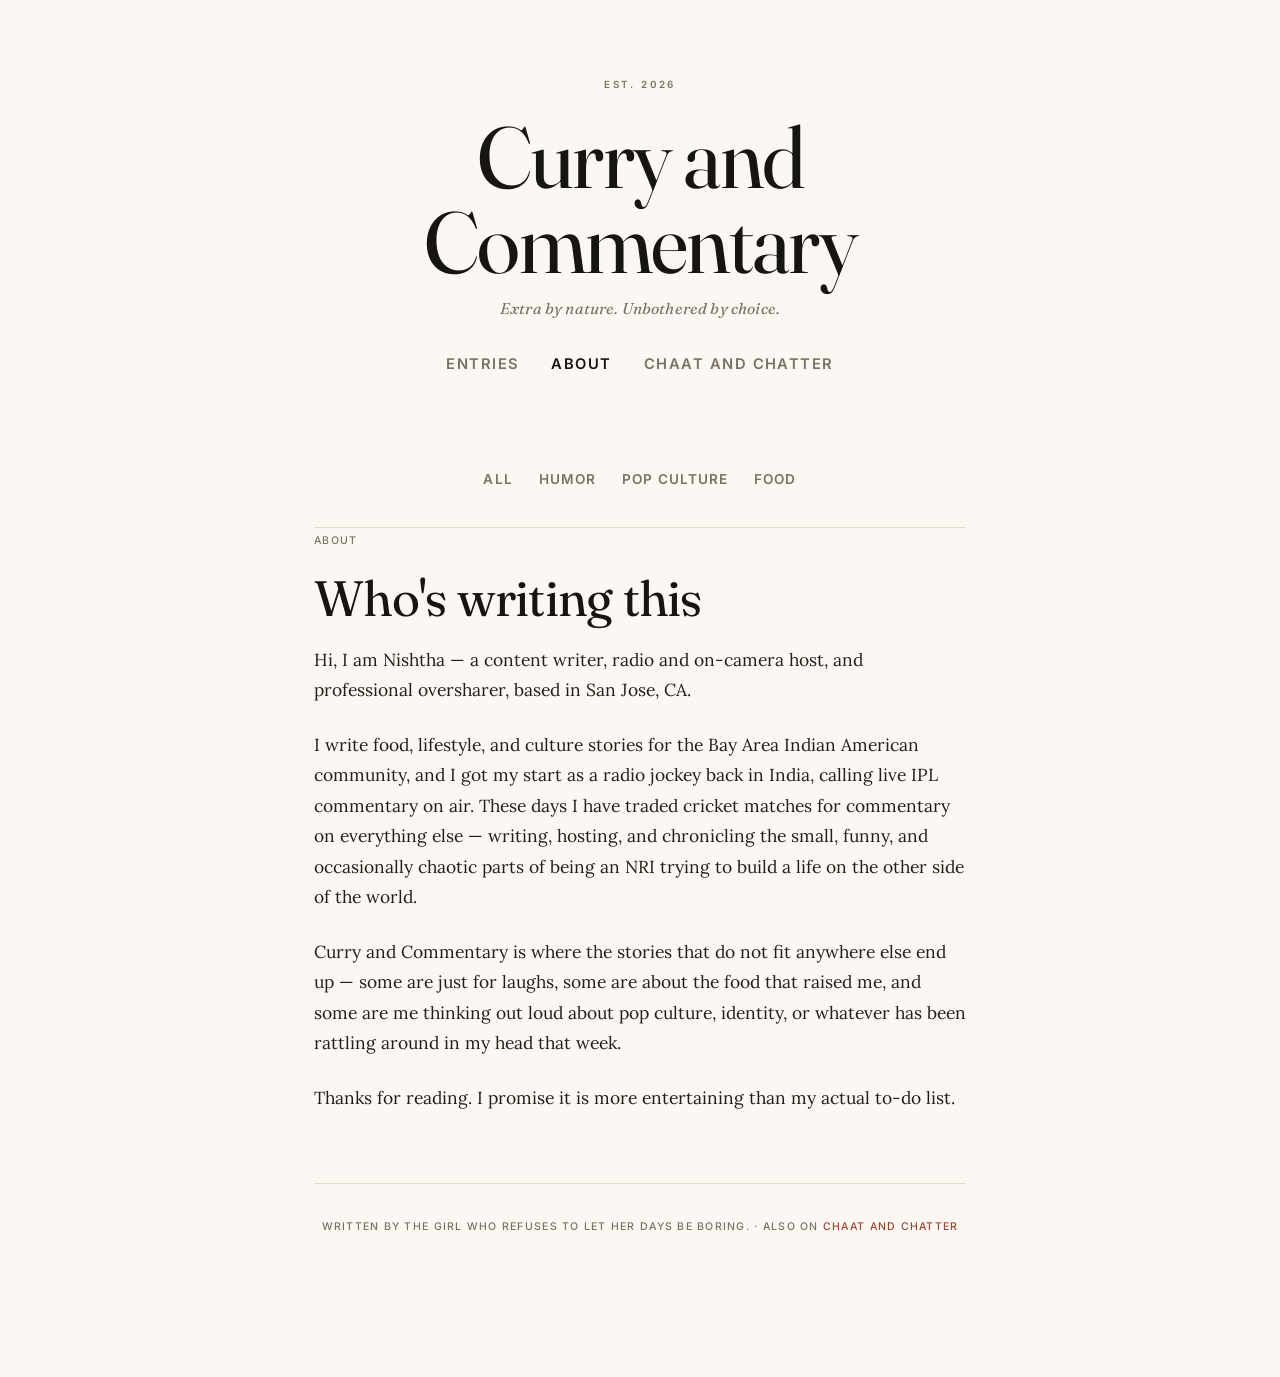
==== commit 62588fd4: "Update about.html" ====
--- a/about.html
+++ b/about.html
@@ -16,6 +16,7 @@
     <nav class="site-nav">
       <a href="index.html">Entries</a>
       <a href="about.html" class="current">About</a>
+      <a href="https://nishthapalria.github.io/chaatandchatter/">Chaat and Chatter</a>
     </nav>
   </header>
 
@@ -30,14 +31,14 @@
     <div class="entry-meta">About</div>
     <div class="entry">
       <h1 class="post-title">Who's writing this</h1>
-      <p>Hi, I am Nishtha, a content writer, radio and on-camera host, and professional oversharer, based in San Jose, CA.</p>
-      <p>I write food, lifestyle, and culture stories for the Bay Area Indian American community, and I got my start as a radio jockey back in India, calling live IPL commentary on air. These days I have traded cricket matches for commentary on everything else, writing, hosting, and chronicling the small, funny, and occasionally chaotic parts of being an NRI trying to build a life on the other side of the world.</p>
-      <p>Curry and Commentary is where the stories that do not fit anywhere else end up, some are just for laughs, some are about the food that raised me and some are me thinking out loud about pop culture, identity, or whatever has been rattling around in my head that week.</p>
+      <p>Hi, I am Nishtha — a content writer, radio and on-camera host, and professional oversharer, based in San Jose, CA.</p>
+      <p>I write food, lifestyle, and culture stories for the Bay Area Indian American community, and I got my start as a radio jockey back in India, calling live IPL commentary on air. These days I have traded cricket matches for commentary on everything else — writing, hosting, and chronicling the small, funny, and occasionally chaotic parts of being an NRI trying to build a life on the other side of the world.</p>
+      <p>Curry and Commentary is where the stories that do not fit anywhere else end up — some are just for laughs, some are about the food that raised me, and some are me thinking out loud about pop culture, identity, or whatever has been rattling around in my head that week.</p>
       <p>Thanks for reading. I promise it is more entertaining than my actual to-do list.</p>
     </div>
   </main>
 
-  <footer class="site-foot">Written by the girl who refuses to let her days be boring.</footer>
+  <footer class="site-foot">Written by the girl who refuses to let her days be boring. &middot; Also on <a href="https://nishthapalria.github.io/chaatandchatter/" style="color: var(--accent);">Chaat and Chatter</a></footer>
 </div>
 </body>
 </html>
